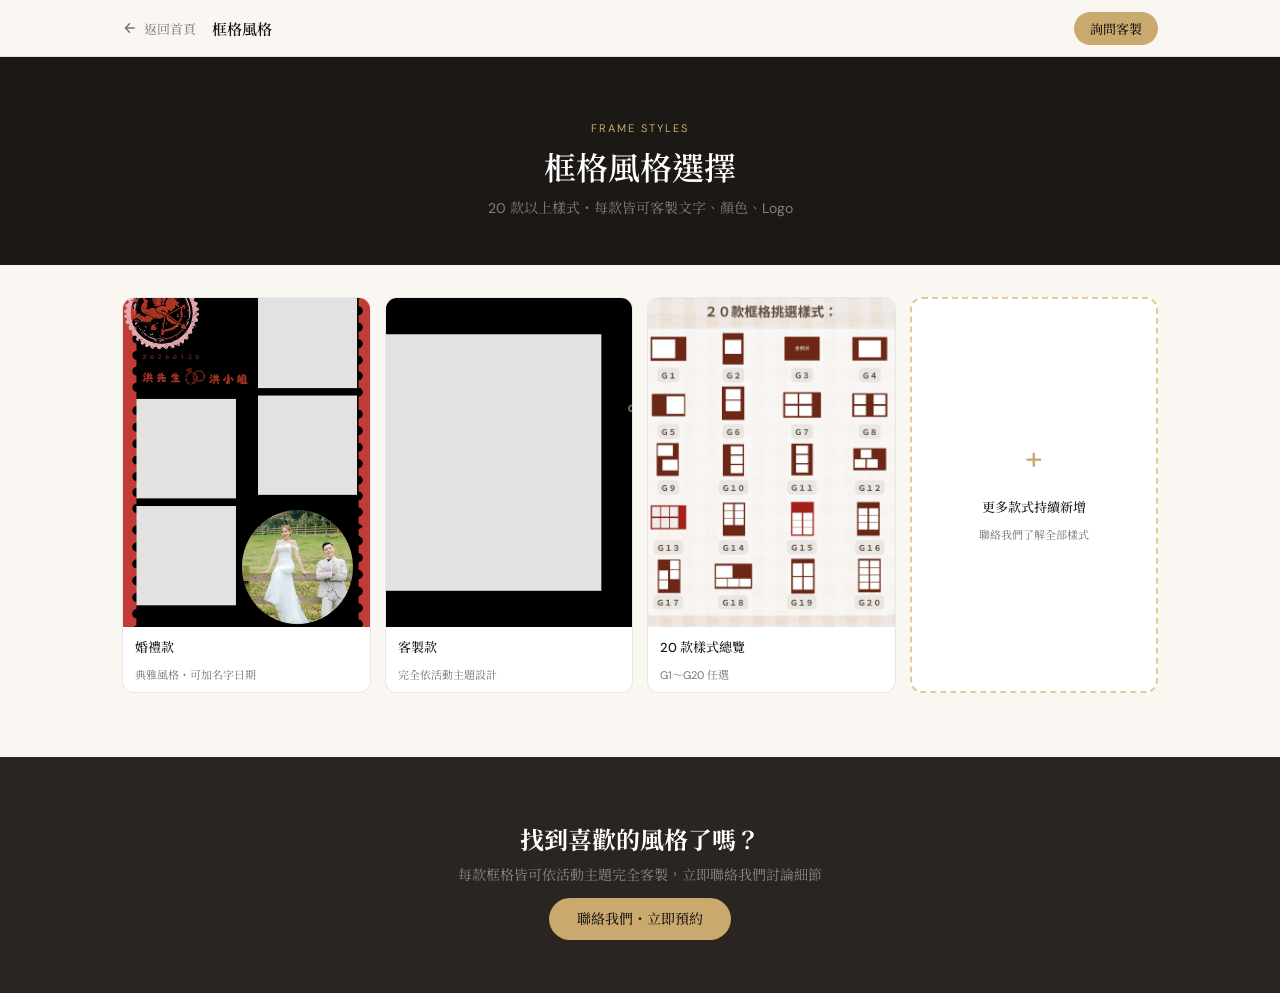
==== frames.html @ 4e5b76fe "Add files via upload" ====
<!DOCTYPE html>
<html lang="zh-TW">
<head>
  <meta charset="UTF-8">
  <meta name="viewport" content="width=device-width, initial-scale=1.0">
  <title>框格風格｜Hello Photobooth</title>
  <meta name="description" content="Hello Photobooth 提供 20 款以上框格風格，婚禮、宮廟、品牌活動皆有專屬設計，完全客製化。">
  <link rel="preconnect" href="https://fonts.googleapis.com">
  <link href="https://fonts.googleapis.com/css2?family=Noto+Serif+TC:wght@400;600&family=DM+Sans:wght@300;400;500&display=swap" rel="stylesheet">
  <link rel="stylesheet" href="shared.css">
</head>
<body>

  <nav class="sub-nav">
    <div class="sub-nav-inner">
      <a href="index.html" class="back-btn">
        <svg viewBox="0 0 24 24" fill="none" stroke="currentColor" stroke-width="2"><path d="M19 12H5M12 19l-7-7 7-7"/></svg>
        返回首頁
      </a>
      <div class="sub-nav-title">框格風格</div>
      <a href="index.html#contact" class="sub-nav-cta">詢問客製</a>
    </div>
  </nav>

  <div class="page-hero">
    <div class="section-tag">FRAME STYLES</div>
    <h1>框格風格選擇</h1>
    <p>20 款以上樣式・每款皆可客製文字、顏色、Logo</p>
  </div>

  <div class="frames-page-grid">

    <div class="frame-page-card" onclick="openLightbox(this)">
      <img src="photos/frame1.png" alt="婚禮框格" loading="lazy">
      <div class="frame-page-label">婚禮款</div>
      <div class="frame-page-sub">典雅風格・可加名字日期</div>
    </div>

    <div class="frame-page-card" onclick="openLightbox(this)">
      <img src="photos/frame2.png" alt="客製框格" loading="lazy">
      <div class="frame-page-label">客製款</div>
      <div class="frame-page-sub">完全依活動主題設計</div>
    </div>

    <div class="frame-page-card" onclick="openLightbox(this)">
      <img src="photos/frame3.jpg" alt="20款樣式" loading="lazy">
      <div class="frame-page-label">20 款樣式總覽</div>
      <div class="frame-page-sub">G1～G20 任選</div>
    </div>

    <!-- 新增框格照片：複製以下格式，把 photos/YOUR_FRAME.jpg 換成你的檔名 -->
    <!-- <div class="frame-page-card" onclick="openLightbox(this)">
      <img src="photos/YOUR_FRAME.jpg" alt="框格名稱" loading="lazy">
      <div class="frame-page-label">框格名稱</div>
      <div class="frame-page-sub">說明文字</div>
    </div> -->

    <div class="frame-page-card" style="border:2px dashed var(--gold-light); display:flex; flex-direction:column; align-items:center; justify-content:center; min-height:200px; cursor:default;">
      <div style="font-size:32px; color:var(--gold); margin-bottom:8px;">+</div>
      <div class="frame-page-label" style="text-align:center;">更多款式持續新增</div>
      <div class="frame-page-sub" style="text-align:center;">聯絡我們了解全部樣式</div>
    </div>

  </div>

  <div class="cta-strip">
    <h2>找到喜歡的風格了嗎？</h2>
    <p>每款框格皆可依活動主題完全客製，立即聯絡我們討論細節</p>
    <a href="index.html#contact">聯絡我們・立即預約</a>
  </div>

  <!-- Lightbox -->
  <div class="lightbox" id="lightbox" onclick="closeLightbox()">
    <span class="lightbox-close">&times;</span>
    <img id="lightbox-img" src="" alt="">
  </div>

  <script>
    function openLightbox(el) {
      const img = el.querySelector('img');
      if (!img) return;
      document.getElementById('lightbox-img').src = img.src;
      document.getElementById('lightbox').classList.add('open');
    }
    function closeLightbox() {
      document.getElementById('lightbox').classList.remove('open');
    }
    document.addEventListener('keydown', e => { if (e.key === 'Escape') closeLightbox(); });
  </script>
</body>
</html>
---- shared.css ----
/* ===== SHARED SUBPAGE STYLES ===== */
* { box-sizing: border-box; margin: 0; padding: 0; }
:root {
  --gold: #C9A96E; --gold-light: #E8C89A; --gold-pale: #FDF5E9;
  --dark: #1C1815; --dark2: #2A2520; --cream: #FAF7F2;
  --text: #2A2520; --text-muted: #7A7068;
  --green: #3B6D11; --green-light: #EAF3DE;
  --border: rgba(42,37,32,0.1); --radius: 14px;
}
body { font-family: 'DM Sans','Noto Serif TC',sans-serif; background: var(--cream); color: var(--text); }

/* Nav */
.sub-nav { position: sticky; top:0; z-index:100; background: rgba(250,247,242,0.95); backdrop-filter:blur(12px); border-bottom:0.5px solid var(--border); }
.sub-nav-inner { max-width:1100px; margin:0 auto; padding:0 2rem; height:56px; display:flex; align-items:center; gap:1rem; }
.back-btn { display:flex; align-items:center; gap:6px; font-size:13px; color:var(--text-muted); text-decoration:none; transition:color 0.2s; }
.back-btn:hover { color:var(--dark); }
.back-btn svg { width:16px; height:16px; }
.sub-nav-title { font-family:'Noto Serif TC',serif; font-size:15px; font-weight:600; color:var(--dark); }
.sub-nav-cta { margin-left:auto; background:var(--gold); color:var(--dark); font-size:13px; font-weight:500; padding:7px 16px; border-radius:999px; text-decoration:none; }

/* Page header */
.page-hero { background:var(--dark); padding:4rem 2rem 3rem; text-align:center; }
.page-hero .section-tag { font-size:11px; letter-spacing:0.18em; color:var(--gold); margin-bottom:8px; }
.page-hero h1 { font-family:'Noto Serif TC',serif; font-size:32px; font-weight:600; color:#fff; margin-bottom:8px; }
.page-hero p { font-size:14px; color:rgba(255,255,255,0.45); }

/* Container */
.container { max-width:1100px; margin:0 auto; padding:0 2rem; }

/* Category tabs */
.cat-tabs { display:flex; gap:8px; flex-wrap:wrap; padding:2rem 2rem 0; max-width:1100px; margin:0 auto; }
.cat-tab { padding:9px 22px; border-radius:999px; border:0.5px solid var(--border); background:transparent; color:var(--text-muted); font-size:13px; font-family:inherit; cursor:pointer; transition:all 0.2s; }
.cat-tab:hover { border-color:var(--gold); color:var(--gold); }
.cat-tab.active { background:var(--dark); color:#fff; border-color:var(--dark); }

/* Masonry photo grid */
.photo-section { padding:2rem 2rem 1rem; max-width:1100px; margin:0 auto; display:none; }
.photo-section.active { display:block; }
.masonry { columns:3; gap:12px; }
.masonry-item { break-inside:avoid; margin-bottom:12px; border-radius:10px; overflow:hidden; background:#ddd; cursor:pointer; }
.masonry-item img { width:100%; display:block; transition:transform 0.4s ease; }
.masonry-item:hover img { transform:scale(1.03); }
.empty-note { text-align:center; padding:3rem; color:var(--text-muted); font-size:14px; border:2px dashed var(--border); border-radius:var(--radius); }
.empty-note strong { display:block; font-size:16px; color:var(--dark); margin-bottom:6px; }

/* Lightbox */
.lightbox { display:none; position:fixed; inset:0; background:rgba(0,0,0,0.9); z-index:999; align-items:center; justify-content:center; }
.lightbox.open { display:flex; }
.lightbox img { max-width:90vw; max-height:90vh; border-radius:8px; object-fit:contain; }
.lightbox-close { position:absolute; top:20px; right:24px; font-size:32px; color:#fff; cursor:pointer; line-height:1; }

/* CTA strip */
.cta-strip { background:var(--dark2); padding:4rem 2rem; text-align:center; margin-top:2rem; }
.cta-strip h2 { font-family:'Noto Serif TC',serif; font-size:24px; color:#fff; margin-bottom:8px; }
.cta-strip p { font-size:14px; color:rgba(255,255,255,0.45); margin-bottom:1.5rem; }
.cta-strip a { background:var(--gold); color:var(--dark); font-size:14px; font-weight:500; padding:12px 28px; border-radius:999px; text-decoration:none; }

/* Frames grid */
.frames-page-grid { display:grid; grid-template-columns:repeat(auto-fill,minmax(200px,1fr)); gap:14px; padding:2rem; max-width:1100px; margin:0 auto; }
.frame-page-card { background:#fff; border:0.5px solid var(--border); border-radius:12px; overflow:hidden; transition:transform 0.2s,border-color 0.2s; cursor:pointer; }
.frame-page-card:hover { transform:translateY(-3px); border-color:var(--gold-light); }
.frame-page-card img { width:100%; aspect-ratio:3/4; object-fit:cover; display:block; }
.frame-page-label { padding:10px 12px; font-size:13px; font-weight:500; color:var(--dark); }
.frame-page-sub { padding:0 12px 10px; font-size:11px; color:var(--text-muted); }

/* Merch page */
.merch-page-grid { display:grid; grid-template-columns:repeat(auto-fill,minmax(260px,1fr)); gap:16px; padding:2rem; max-width:1100px; margin:0 auto; }
.merch-page-card { background:#fff; border:0.5px solid var(--border); border-radius:var(--radius); overflow:hidden; transition:transform 0.2s; }
.merch-page-card:hover { transform:translateY(-3px); }
.merch-page-card img { width:100%; aspect-ratio:4/3; object-fit:cover; display:block; }
.merch-page-info { padding:1rem 1.25rem 1.25rem; }
.merch-page-tag { font-size:11px; background:var(--gold-pale); color:var(--gold); padding:3px 10px; border-radius:999px; width:fit-content; margin-bottom:8px; border:0.5px solid var(--gold-light); }
.merch-page-info h3 { font-family:'Noto Serif TC',serif; font-size:16px; font-weight:600; color:var(--dark); margin-bottom:4px; }
.merch-page-info p { font-size:13px; color:var(--text-muted); line-height:1.6; }

/* Responsive */
@media (max-width:768px) {
  .masonry { columns:2; }
  .frames-page-grid { grid-template-columns:repeat(2,1fr); padding:1.25rem; gap:10px; }
  .merch-page-grid { grid-template-columns:1fr; padding:1.25rem; }
  .cat-tabs { padding:1.25rem 1.25rem 0; }
  .photo-section { padding:1.25rem; }
  .page-hero { padding:3rem 1.25rem 2rem; }
  .page-hero h1 { font-size:26px; }
}
@media (max-width:480px) {
  .masonry { columns:2; gap:8px; }
  .masonry-item { margin-bottom:8px; }
  .frames-page-grid { grid-template-columns:repeat(2,1fr); gap:8px; }
}
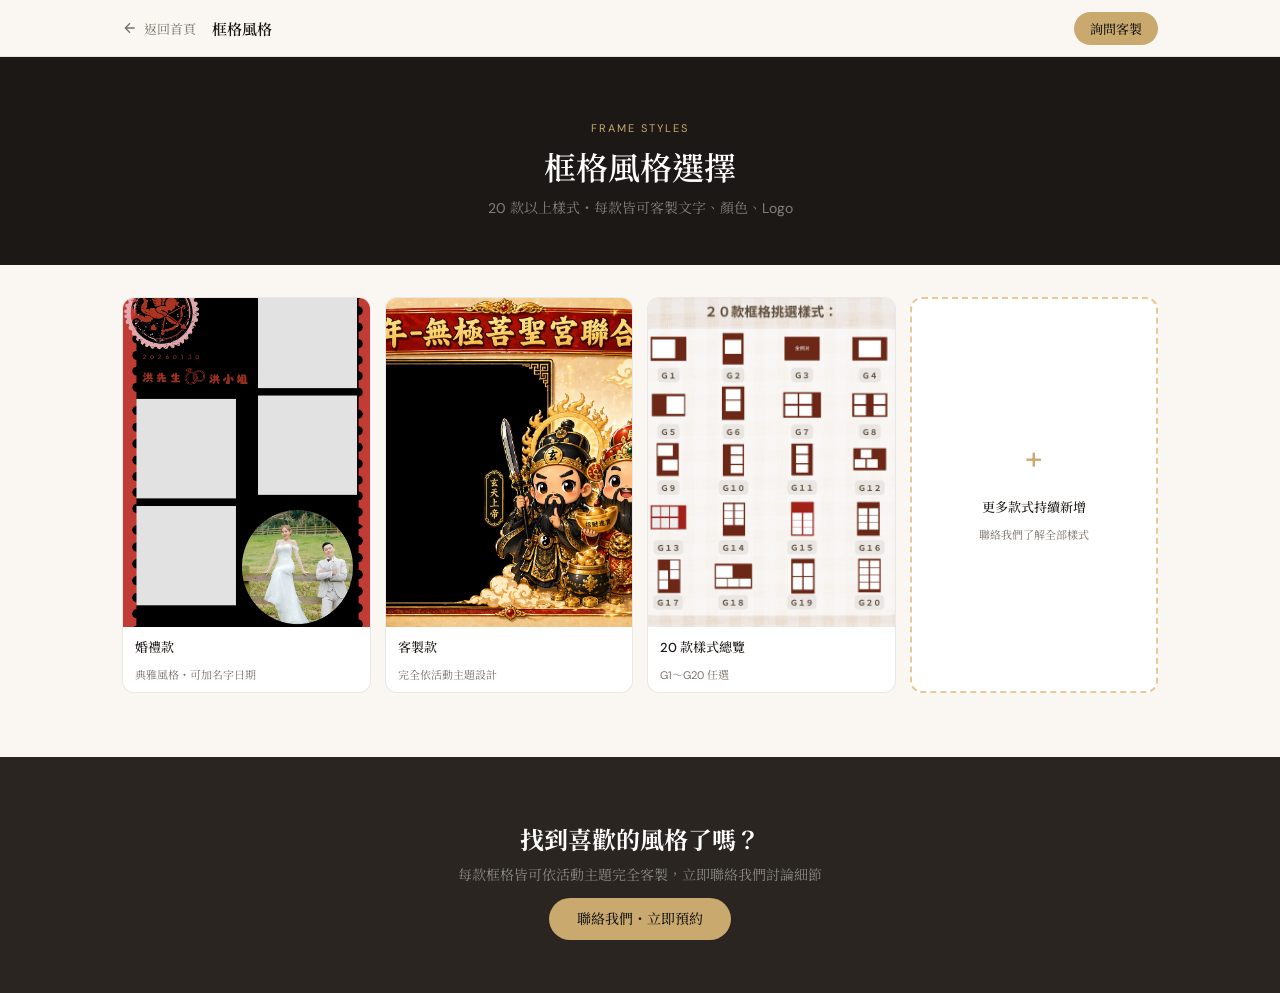
==== commit d3b75e9a: "Add files via upload" ====
--- a/frames.html
+++ b/frames.html
@@ -37,7 +37,7 @@
     </div>
 
     <div class="frame-page-card" onclick="openLightbox(this)">
-      <img src="photos/frame2.png" alt="客製框格" loading="lazy">
+      <img src="photos/temple6.jpg" alt="宮廟客製框格" loading="lazy">
       <div class="frame-page-label">客製款</div>
       <div class="frame-page-sub">完全依活動主題設計</div>
     </div>
